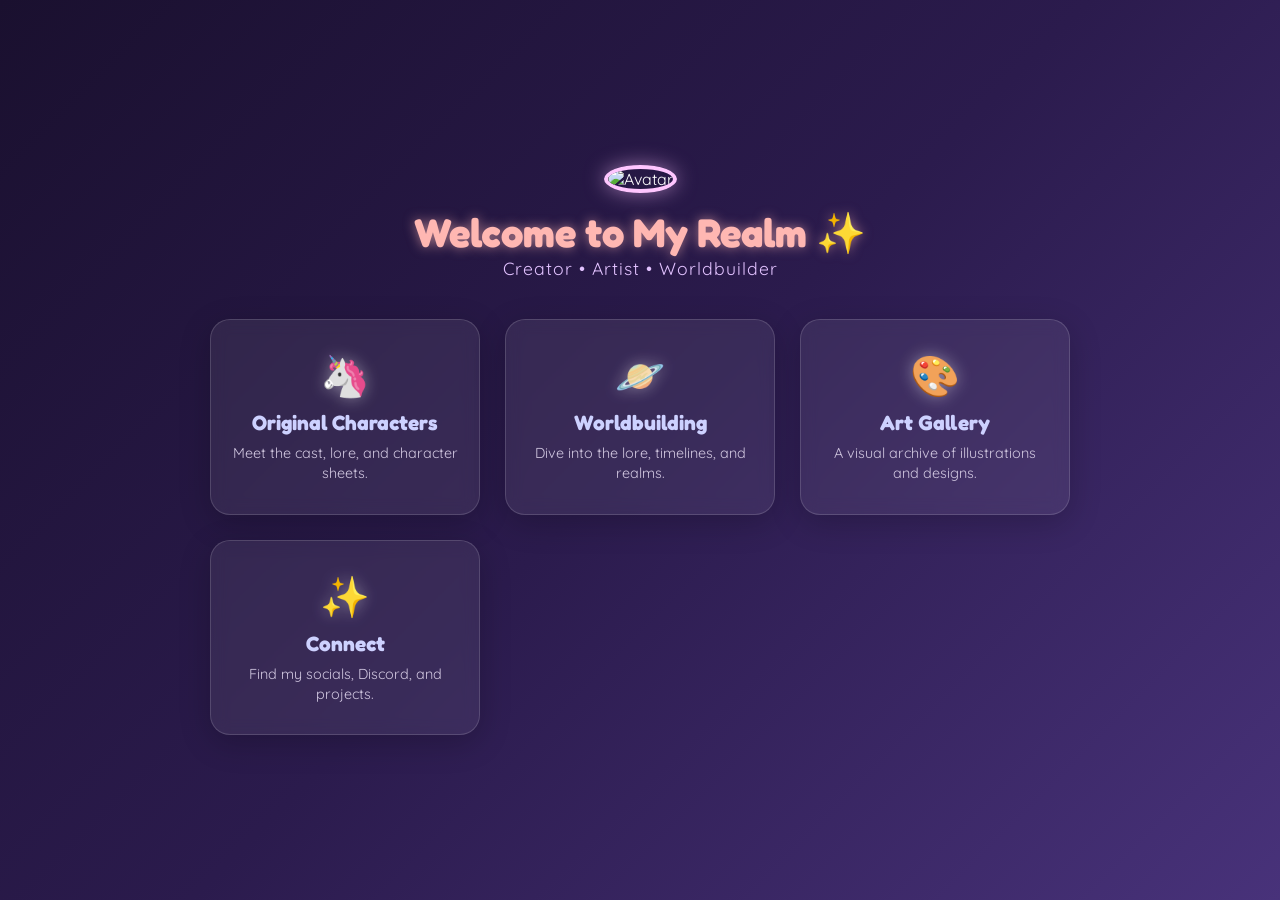
==== index.html @ 6309d26a "Rename gemini-code-1781474088144.html to index.html" ====
<!DOCTYPE html>
<html lang="en">
<head>
    <meta charset="UTF-8">
    <meta name="viewport" content="width=device-width, initial-scale=1.0">
    <title>My Magical Hub</title>
    <link rel="stylesheet" href="style.css">
    <!-- Google Fonts for a cute/fantasy feel -->
    <link href="https://fonts.googleapis.com/css2?family=Fredoka+One&family=Quicksand:wght@500;700&display=swap" rel="stylesheet">
</head>
<body>

    <!-- Particle Background Container -->
    <div id="particles-js"></div>

    <!-- Main Content Hub -->
    <main class="profile-container">
        <header class="profile-header">
            <div class="avatar-container">
                <!-- Replace with your actual profile/mascot image link later -->
                <img src="https://via.placeholder.com/150" alt="Avatar" class="avatar">
            </div>
            <h1>Welcome to My Realm ✨</h1>
            <p class="subtitle">Creator • Artist • Worldbuilder</p>
        </header>

        <section class="nav-grid">
            <a href="#characters" class="hub-card">
                <span class="icon">🦄</span>
                <h3>Original Characters</h3>
                <p>Meet the cast, lore, and character sheets.</p>
            </a>
            <a href="#worldbuilding" class="hub-card">
                <span class="icon">🪐</span>
                <h3>Worldbuilding</h3>
                <p>Dive into the lore, timelines, and realms.</p>
            </a>
            <a href="#gallery" class="hub-card">
                <span class="icon">🎨</span>
                <h3>Art Gallery</h3>
                <p>A visual archive of illustrations and designs.</p>
            </a>
            <a href="#socials" class="hub-card">
                <span class="icon">✨</span>
                <h3>Connect</h3>
                <p>Find my socials, Discord, and projects.</p>
            </a>
        </section>
    </main>

    <!-- Scripts for Particles -->
    <script src="https://cdn.jsdelivr.net/particles.js/2.0.0/particles.min.js"></script>
    <script src="script.js"></script>
</body>
</html>
---- style.css ----
/* Base Styles */
* {
    margin: 0;
    padding: 0;
    box-sizing: border-box;
}

body {
    font-family: 'Quicksand', sans-serif;
    background: linear-gradient(135deg, #1a102f 0%, #2b1b4d 50%, #48327a 100%);
    color: #fff;
    min-height: 100vh;
    display: flex;
    justify-content: center;
    align-items: center;
    overflow-x: hidden;
}

/* Particles Canvas background position */
#particles-js {
    position: fixed;
    width: 100%;
    height: 100%;
    top: 0;
    left: 0;
    z-index: 1; /* Sits behind content */
}

/* Main Container */
.profile-container {
    position: relative;
    z-index: 2; /* Sits above particles */
    max-width: 900px;
    width: 90%;
    padding: 40px 20px;
    text-align: center;
}

/* Header Section */
.profile-header h1 {
    font-family: 'Fredoka One', cursive;
    font-size: 2.5rem;
    color: #ffb7b2;
    text-shadow: 0 0 12px rgba(255, 183, 178, 0.6);
    margin-top: 15px;
}

.profile-header .subtitle {
    font-size: 1.1rem;
    color: #e2c2ff;
    letter-spacing: 1px;
    margin-bottom: 40px;
}

.avatar {
    width: 130px;
    height: 130px;
    border-radius: 50%;
    border: 4px solid #ffc6ff;
    box-shadow: 0 0 20px rgba(255, 198, 255, 0.5);
    object-fit: cover;
}

/* Hub Grid Layout */
.nav-grid {
    display: grid;
    grid-template-columns: repeat(auto-fit, minmax(200px, 1fr));
    gap: 25px;
    margin-top: 20px;
}

/* Cute Magical Cards */
.hub-card {
    background: rgba(255, 255, 255, 0.07);
    border: 1px solid rgba(255, 255, 255, 0.15);
    border-radius: 20px;
    padding: 30px 20px;
    text-decoration: none;
    color: #fff;
    backdrop-filter: blur(8px);
    transition: all 0.4s cubic-bezier(0.175, 0.885, 0.32, 1.275);
    box-shadow: 0 8px 32px 0 rgba(0, 0, 0, 0.2);
}

.hub-card .icon {
    font-size: 2.5rem;
    display: block;
    margin-bottom: 10px;
    filter: drop-shadow(0 0 8px rgba(255,255,255,0.4));
}

.hub-card h3 {
    font-family: 'Fredoka One', cursive;
    color: #cdd1ff;
    margin-bottom: 8px;
    font-size: 1.3rem;
}

.hub-card p {
    font-size: 0.9rem;
    color: #d1c7e0;
    line-height: 1.4;
}

/* Hover Effects */
.hub-card:hover {
    transform: translateY(-10px) scale(1.03);
    background: rgba(255, 255, 255, 0.13);
    border-color: #ffc6ff;
    box-shadow: 0 0 25px rgba(255, 198, 255, 0.4);
}
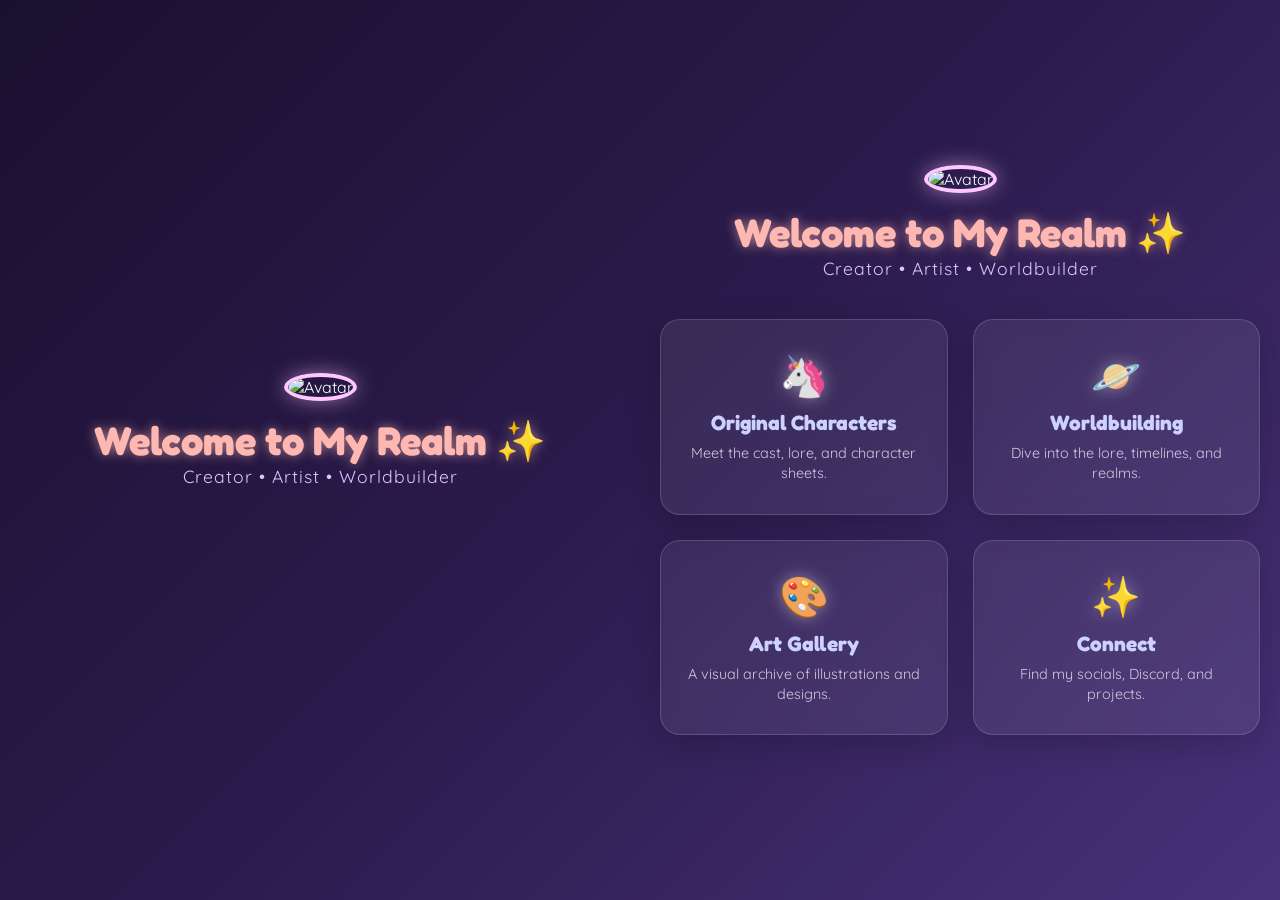
==== commit 93f327dc: "index.html" ====
--- a/index.html
+++ b/index.html
@@ -9,7 +9,46 @@
     <link href="https://fonts.googleapis.com/css2?family=Fredoka+One&family=Quicksand:wght@500;700&display=swap" rel="stylesheet">
 </head>
 <body>
+<!DOCTYPE html>
+<html lang="en">
+<head>
+    <meta charset="UTF-8">
+    <meta name="viewport" content="width=device-width, initial-scale=1.0">
+    <title>My Magical Hub</title>
+    <link rel="stylesheet" href="style.css">
+    <!-- Google Fonts -->
+    <link href="https://fonts.googleapis.com/css2?family=Fredoka+One&family=Quicksand:wght@500;700&display=swap" rel="stylesheet">
+</head>
+<body>
 
+    <!-- ADD THIS: Dramatic Cloud Intro Container -->
+    <div id="cloud-intro-stage">
+        <!-- These will become our animated cloud layers -->
+        <div class="cloud cloud-1"></div>
+        <div class="cloud cloud-2"></div>
+        <div class="cloud cloud-3"></div>
+    </div>
+
+    <!-- Particle Background Container (Remains the same) -->
+    <div id="particles-js"></div>
+
+    <!-- Main Content Hub (Remains the same) -->
+    <main class="profile-container">
+        <header class="profile-header">
+            <div class="avatar-container">
+                <img src="https://via.placeholder.com/150" alt="Avatar" class="avatar">
+            </div>
+            <h1>Welcome to My Realm ✨</h1>
+            <p class="subtitle">Creator • Artist • Worldbuilder</p>
+        </header>
+        <!-- ... the nav-grid section (same as before) ... -->
+    </main>
+
+    <!-- Scripts for Particles (Remains the same) -->
+    <script src="https://cdn.jsdelivr.net/particles.js/2.0.0/particles.min.js"></script>
+    <script src="script.js"></script>
+</body>
+</html>
     <!-- Particle Background Container -->
     <div id="particles-js"></div>
 
